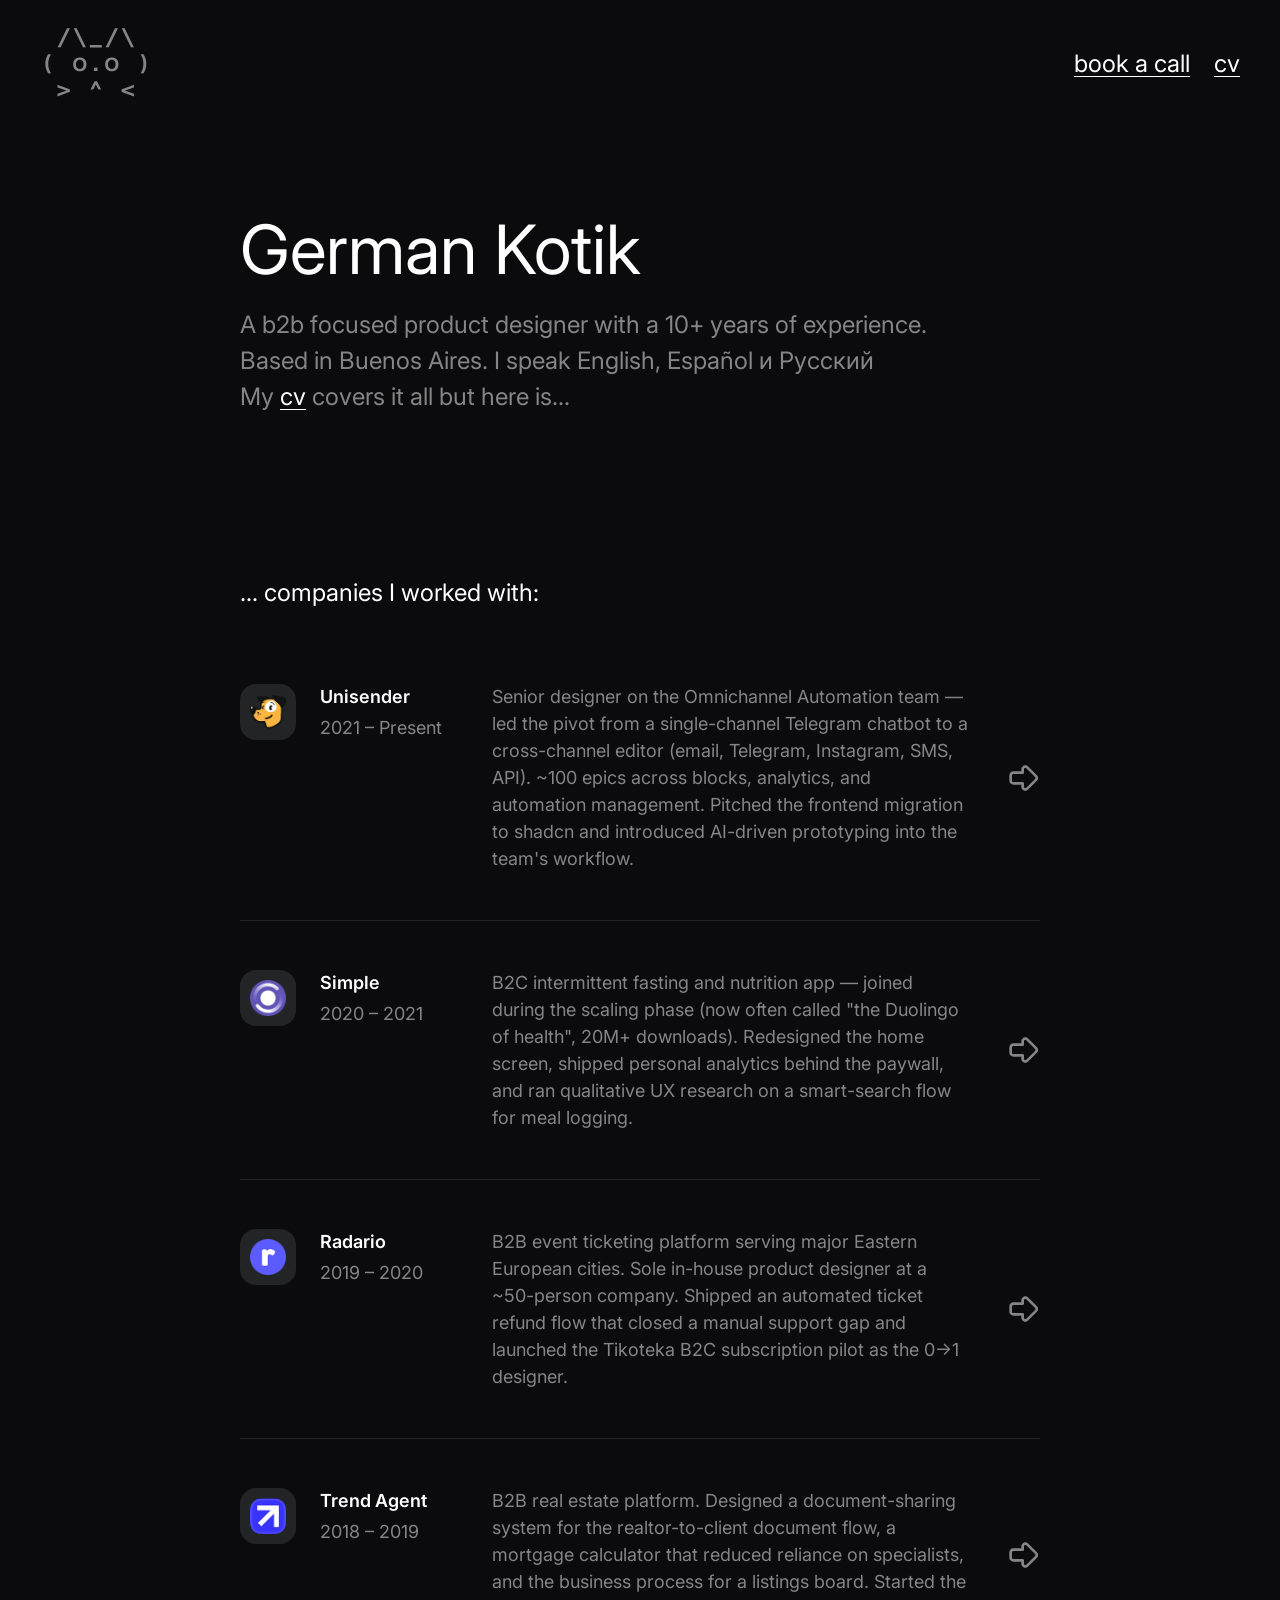
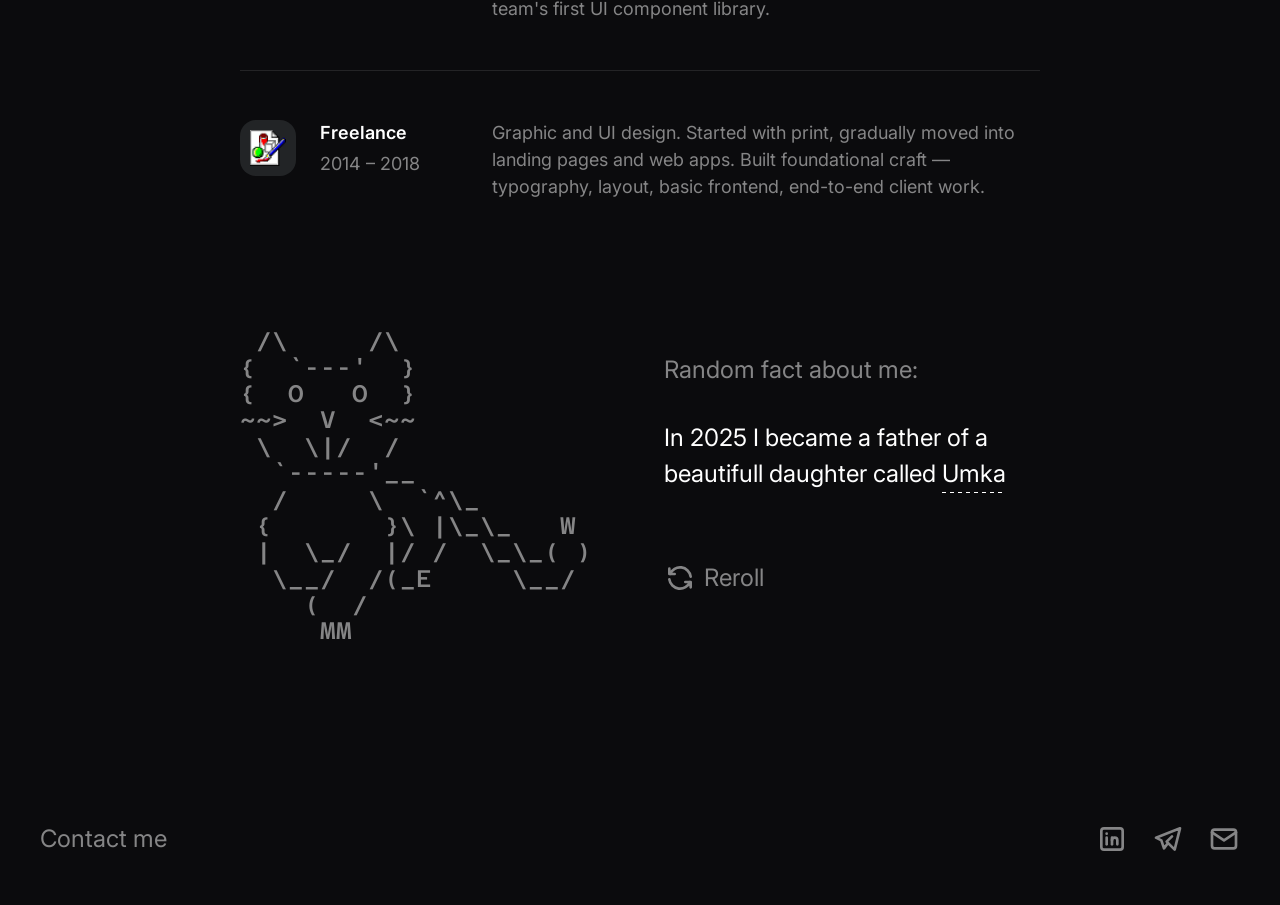
==== index.html @ 94a5913f "Initial portfolio site. Static HTML/CSS portfolio ready for GitHub Pages.  Co-authored-by: Cursor <c" ====
<!DOCTYPE html>
<html lang="en">
<head>
  <meta charset="UTF-8" />
  <meta name="viewport" content="width=device-width, initial-scale=1.0" />
  <title>German Kotik — Portfolio</title>
  <link rel="preconnect" href="https://fonts.googleapis.com" />
  <link rel="preconnect" href="https://fonts.gstatic.com" crossorigin />
  <link href="https://fonts.googleapis.com/css2?family=Inter:wght@400;500;600&family=Azeret+Mono:wght@500&display=swap" rel="stylesheet" />
  <link rel="stylesheet" href="styles.css" />
</head>
<body>
  <div class="page">
    <header class="header shell">
      <a class="header__home" href="index.html" aria-label="Home"><div class="header__logo"> /\_/\
( <span class="ceye"><span class="ceye-on">o</span><span class="ceye-off">^</span></span>.<span class="ceye"><span class="ceye-on">o</span><span class="ceye-off">^</span></span> )
 &gt; <span class="cmouth"><span class="cmouth-on">^</span><span class="cmouth-off">v</span></span> &lt;</div></a>
      <nav class="header__nav">
        <a href="#">book a call</a>
        <a href="#">cv</a>
      </nav>
    </header>

    <main class="content">
      <section class="hero">
        <h1 class="hero__name">German Kotik</h1>
        <div class="hero__sub">
          <p>A b2b focused product designer with a 10+ years of experience.</p>
          <p>Based in Buenos Aires. I speak English, Español и Русский</p>
          <p>My <a href="#" class="accent">cv</a> covers it all but here is...</p>
        </div>
      </section>

      <section class="work">
        <h2 class="section-title">... companies I worked with:</h2>
        <div class="work__list">
          <a class="work__item" href="unisender.html">
            <div class="work__brand">
              <div class="logo-tile"><img src="assets/unisender-logo.png" onerror="this.style.visibility='hidden'" alt="Unisender" /></div>
              <div class="work__meta"><strong>Unisender</strong><span>2021 – Present</span></div>
            </div>
            <p class="work__desc">Senior designer on the Omnichannel Automation team — led the pivot from a single-channel Telegram chatbot to a cross-channel editor (email, Telegram, Instagram, SMS, API). ~100 epics across blocks, analytics, and automation management. Pitched the frontend migration to shadcn and introduced AI-driven prototyping into the team's workflow.</p>
            <span class="work__arrow" aria-hidden="true">
              <svg class="arrow--outline" viewBox="0 0 24 24" fill="none"><path d="M12.089 3.634C11.761 3.802 11.486 4.056 11.294 4.371C11.102 4.685 11 5.046 11 5.414L10.999 8H4C3.47 8 2.961 8.211 2.586 8.586C2.211 8.961 2 9.469 2 10V14L2.005 14.15C2.043 14.653 2.269 15.123 2.639 15.466C3.009 15.809 3.495 16 4 16L10.999 15.999L11 18.586C11 18.981 11.117 19.368 11.337 19.697C11.557 20.026 11.869 20.282 12.235 20.433C12.6 20.585 13.002 20.624 13.39 20.547C13.778 20.47 14.134 20.279 14.414 20L21 13.414C21.375 13.039 21.586 12.53 21.586 12C21.586 11.47 21.375 10.961 21 10.586L14.414 4C14.134 3.72 13.778 3.529 13.39 3.452C13.002 3.375 12.6 3.414 12.234 3.566L12.089 3.634Z" stroke="currentColor" stroke-width="2" stroke-linecap="round" stroke-linejoin="round"/></svg>
              <span class="arrow__cycle"><svg class="arrow--filled" viewBox="0 0 24 24" fill="currentColor"><path d="M12.089 3.634C11.761 3.802 11.486 4.056 11.294 4.371C11.102 4.685 11 5.046 11 5.414L10.999 8H4C3.47 8 2.961 8.211 2.586 8.586C2.211 8.961 2 9.469 2 10V14L2.005 14.15C2.043 14.653 2.269 15.123 2.639 15.466C3.009 15.809 3.495 16 4 16L10.999 15.999L11 18.586C11 18.981 11.117 19.368 11.337 19.697C11.557 20.026 11.869 20.282 12.235 20.433C12.6 20.585 13.002 20.624 13.39 20.547C13.778 20.47 14.134 20.279 14.414 20L21 13.414C21.375 13.039 21.586 12.53 21.586 12C21.586 11.47 21.375 10.961 21 10.586L14.414 4C14.134 3.72 13.778 3.529 13.39 3.452C13.002 3.375 12.6 3.414 12.234 3.566L12.089 3.634Z"/></svg>
              <svg class="arrow--line-filled" viewBox="0 0 24 24" fill="currentColor"><path d="M12.089 3.634C11.761 3.802 11.486 4.056 11.294 4.371C11.102 4.685 11 5.046 11 5.414L10.999 8H6C5.735 8 5.48 8.105 5.293 8.293C5.105 8.48 5 8.735 5 9V15L5.007 15.117C5.036 15.36 5.153 15.584 5.336 15.747C5.519 15.91 5.755 16 6 16L10.999 15.999L11 18.586C11 18.981 11.117 19.368 11.337 19.697C11.557 20.026 11.869 20.282 12.235 20.433C12.6 20.585 13.002 20.624 13.39 20.547C13.778 20.47 14.134 20.279 14.414 20L21 13.414C21.375 13.039 21.586 12.53 21.586 12C21.586 11.47 21.375 10.961 21 10.586L14.414 4C14.134 3.72 13.778 3.529 13.39 3.452C13.002 3.375 12.6 3.414 12.234 3.566L12.089 3.634ZM3 8C3.245 8 3.481 8.09 3.664 8.253C3.847 8.415 3.964 8.64 3.993 8.883L4 9V15C4 15.255 3.902 15.5 3.727 15.685C3.552 15.871 3.313 15.982 3.059 15.997C2.804 16.012 2.554 15.929 2.358 15.766C2.163 15.602 2.037 15.37 2.007 15.117L2 15V9C2 8.735 2.105 8.48 2.293 8.293C2.48 8.105 2.735 8 3 8Z"/></svg>
              <svg class="arrow--lines-filled" viewBox="0 0 24 24" fill="currentColor"><path d="M12.089 3.634C11.761 3.802 11.486 4.056 11.294 4.371C11.102 4.685 11 5.046 11 5.414L10.999 7.999L9 8C8.735 8 8.48 8.105 8.293 8.293C8.105 8.48 8 8.735 8 9V15L8.007 15.117C8.036 15.36 8.153 15.584 8.336 15.747C8.519 15.91 8.755 16 9 16L10.999 15.999L11 18.586C11 18.981 11.117 19.368 11.337 19.697C11.557 20.026 11.869 20.282 12.235 20.433C12.6 20.585 13.002 20.624 13.39 20.547C13.778 20.47 14.134 20.279 14.414 20L21 13.414C21.375 13.039 21.586 12.53 21.586 12C21.586 11.47 21.375 10.961 21 10.586L14.414 4C14.134 3.72 13.778 3.529 13.39 3.452C13.002 3.375 12.6 3.414 12.234 3.566L12.089 3.634ZM3 8C3.245 8 3.481 8.09 3.664 8.253C3.847 8.415 3.964 8.64 3.993 8.883L4 9V15C4 15.255 3.902 15.5 3.727 15.685C3.552 15.871 3.313 15.982 3.059 15.997C2.804 16.012 2.554 15.929 2.358 15.766C2.163 15.602 2.037 15.37 2.007 15.117L2 15V9C2 8.735 2.105 8.48 2.293 8.293C2.48 8.105 2.735 8 3 8ZM6 8C6.245 8 6.481 8.09 6.664 8.253C6.847 8.415 6.964 8.64 6.993 8.883L7 9V15C7 15.255 6.902 15.5 6.727 15.685C6.552 15.871 6.313 15.982 6.059 15.997C5.804 16.012 5.554 15.929 5.358 15.766C5.163 15.602 5.037 15.37 5.007 15.117L5 15V9C5 8.735 5.105 8.48 5.293 8.293C5.48 8.105 5.735 8 6 8ZM6 8C6.245 8 6.481 8.09 6.664 8.253C6.847 8.415 6.964 8.64 6.993 8.883L7 9V15C7 15.255 6.902 15.5 6.727 15.685C6.552 15.871 6.313 15.982 6.059 15.997C5.804 16.012 5.554 15.929 5.358 15.766C5.163 15.602 5.037 15.37 5.007 15.117L5 15V9C5 8.735 5.105 8.48 5.293 8.293C5.48 8.105 5.735 8 6 8Z"/></svg></span>
            </span>
          </a>
          <a class="work__item" href="simple.html">
            <div class="work__brand">
              <div class="logo-tile"><img src="assets/simple-logo.png" onerror="this.style.visibility='hidden'" alt="Simple" /></div>
              <div class="work__meta"><strong>Simple</strong><span>2020 – 2021</span></div>
            </div>
            <p class="work__desc">B2C intermittent fasting and nutrition app — joined during the scaling phase (now often called "the Duolingo of health", 20M+ downloads). Redesigned the home screen, shipped personal analytics behind the paywall, and ran qualitative UX research on a smart-search flow for meal logging.</p>
            <span class="work__arrow" aria-hidden="true">
              <svg class="arrow--outline" viewBox="0 0 24 24" fill="none"><path d="M12.089 3.634C11.761 3.802 11.486 4.056 11.294 4.371C11.102 4.685 11 5.046 11 5.414L10.999 8H4C3.47 8 2.961 8.211 2.586 8.586C2.211 8.961 2 9.469 2 10V14L2.005 14.15C2.043 14.653 2.269 15.123 2.639 15.466C3.009 15.809 3.495 16 4 16L10.999 15.999L11 18.586C11 18.981 11.117 19.368 11.337 19.697C11.557 20.026 11.869 20.282 12.235 20.433C12.6 20.585 13.002 20.624 13.39 20.547C13.778 20.47 14.134 20.279 14.414 20L21 13.414C21.375 13.039 21.586 12.53 21.586 12C21.586 11.47 21.375 10.961 21 10.586L14.414 4C14.134 3.72 13.778 3.529 13.39 3.452C13.002 3.375 12.6 3.414 12.234 3.566L12.089 3.634Z" stroke="currentColor" stroke-width="2" stroke-linecap="round" stroke-linejoin="round"/></svg>
              <span class="arrow__cycle"><svg class="arrow--filled" viewBox="0 0 24 24" fill="currentColor"><path d="M12.089 3.634C11.761 3.802 11.486 4.056 11.294 4.371C11.102 4.685 11 5.046 11 5.414L10.999 8H4C3.47 8 2.961 8.211 2.586 8.586C2.211 8.961 2 9.469 2 10V14L2.005 14.15C2.043 14.653 2.269 15.123 2.639 15.466C3.009 15.809 3.495 16 4 16L10.999 15.999L11 18.586C11 18.981 11.117 19.368 11.337 19.697C11.557 20.026 11.869 20.282 12.235 20.433C12.6 20.585 13.002 20.624 13.39 20.547C13.778 20.47 14.134 20.279 14.414 20L21 13.414C21.375 13.039 21.586 12.53 21.586 12C21.586 11.47 21.375 10.961 21 10.586L14.414 4C14.134 3.72 13.778 3.529 13.39 3.452C13.002 3.375 12.6 3.414 12.234 3.566L12.089 3.634Z"/></svg>
              <svg class="arrow--line-filled" viewBox="0 0 24 24" fill="currentColor"><path d="M12.089 3.634C11.761 3.802 11.486 4.056 11.294 4.371C11.102 4.685 11 5.046 11 5.414L10.999 8H6C5.735 8 5.48 8.105 5.293 8.293C5.105 8.48 5 8.735 5 9V15L5.007 15.117C5.036 15.36 5.153 15.584 5.336 15.747C5.519 15.91 5.755 16 6 16L10.999 15.999L11 18.586C11 18.981 11.117 19.368 11.337 19.697C11.557 20.026 11.869 20.282 12.235 20.433C12.6 20.585 13.002 20.624 13.39 20.547C13.778 20.47 14.134 20.279 14.414 20L21 13.414C21.375 13.039 21.586 12.53 21.586 12C21.586 11.47 21.375 10.961 21 10.586L14.414 4C14.134 3.72 13.778 3.529 13.39 3.452C13.002 3.375 12.6 3.414 12.234 3.566L12.089 3.634ZM3 8C3.245 8 3.481 8.09 3.664 8.253C3.847 8.415 3.964 8.64 3.993 8.883L4 9V15C4 15.255 3.902 15.5 3.727 15.685C3.552 15.871 3.313 15.982 3.059 15.997C2.804 16.012 2.554 15.929 2.358 15.766C2.163 15.602 2.037 15.37 2.007 15.117L2 15V9C2 8.735 2.105 8.48 2.293 8.293C2.48 8.105 2.735 8 3 8Z"/></svg>
              <svg class="arrow--lines-filled" viewBox="0 0 24 24" fill="currentColor"><path d="M12.089 3.634C11.761 3.802 11.486 4.056 11.294 4.371C11.102 4.685 11 5.046 11 5.414L10.999 7.999L9 8C8.735 8 8.48 8.105 8.293 8.293C8.105 8.48 8 8.735 8 9V15L8.007 15.117C8.036 15.36 8.153 15.584 8.336 15.747C8.519 15.91 8.755 16 9 16L10.999 15.999L11 18.586C11 18.981 11.117 19.368 11.337 19.697C11.557 20.026 11.869 20.282 12.235 20.433C12.6 20.585 13.002 20.624 13.39 20.547C13.778 20.47 14.134 20.279 14.414 20L21 13.414C21.375 13.039 21.586 12.53 21.586 12C21.586 11.47 21.375 10.961 21 10.586L14.414 4C14.134 3.72 13.778 3.529 13.39 3.452C13.002 3.375 12.6 3.414 12.234 3.566L12.089 3.634ZM3 8C3.245 8 3.481 8.09 3.664 8.253C3.847 8.415 3.964 8.64 3.993 8.883L4 9V15C4 15.255 3.902 15.5 3.727 15.685C3.552 15.871 3.313 15.982 3.059 15.997C2.804 16.012 2.554 15.929 2.358 15.766C2.163 15.602 2.037 15.37 2.007 15.117L2 15V9C2 8.735 2.105 8.48 2.293 8.293C2.48 8.105 2.735 8 3 8ZM6 8C6.245 8 6.481 8.09 6.664 8.253C6.847 8.415 6.964 8.64 6.993 8.883L7 9V15C7 15.255 6.902 15.5 6.727 15.685C6.552 15.871 6.313 15.982 6.059 15.997C5.804 16.012 5.554 15.929 5.358 15.766C5.163 15.602 5.037 15.37 5.007 15.117L5 15V9C5 8.735 5.105 8.48 5.293 8.293C5.48 8.105 5.735 8 6 8Z"/></svg></span>
            </span>
          </a>
          <a class="work__item" href="radario.html">
            <div class="work__brand">
              <div class="logo-tile"><img src="assets/radario-logo.png" onerror="this.style.visibility='hidden'" alt="Radario" /></div>
              <div class="work__meta"><strong>Radario</strong><span>2019 – 2020</span></div>
            </div>
            <p class="work__desc">B2B event ticketing platform serving major Eastern European cities. Sole in-house product designer at a ~50-person company. Shipped an automated ticket refund flow that closed a manual support gap and launched the Tikoteka B2C subscription pilot as the 0→1 designer.</p>
            <span class="work__arrow" aria-hidden="true">
              <svg class="arrow--outline" viewBox="0 0 24 24" fill="none"><path d="M12.089 3.634C11.761 3.802 11.486 4.056 11.294 4.371C11.102 4.685 11 5.046 11 5.414L10.999 8H4C3.47 8 2.961 8.211 2.586 8.586C2.211 8.961 2 9.469 2 10V14L2.005 14.15C2.043 14.653 2.269 15.123 2.639 15.466C3.009 15.809 3.495 16 4 16L10.999 15.999L11 18.586C11 18.981 11.117 19.368 11.337 19.697C11.557 20.026 11.869 20.282 12.235 20.433C12.6 20.585 13.002 20.624 13.39 20.547C13.778 20.47 14.134 20.279 14.414 20L21 13.414C21.375 13.039 21.586 12.53 21.586 12C21.586 11.47 21.375 10.961 21 10.586L14.414 4C14.134 3.72 13.778 3.529 13.39 3.452C13.002 3.375 12.6 3.414 12.234 3.566L12.089 3.634Z" stroke="currentColor" stroke-width="2" stroke-linecap="round" stroke-linejoin="round"/></svg>
              <span class="arrow__cycle"><svg class="arrow--filled" viewBox="0 0 24 24" fill="currentColor"><path d="M12.089 3.634C11.761 3.802 11.486 4.056 11.294 4.371C11.102 4.685 11 5.046 11 5.414L10.999 8H4C3.47 8 2.961 8.211 2.586 8.586C2.211 8.961 2 9.469 2 10V14L2.005 14.15C2.043 14.653 2.269 15.123 2.639 15.466C3.009 15.809 3.495 16 4 16L10.999 15.999L11 18.586C11 18.981 11.117 19.368 11.337 19.697C11.557 20.026 11.869 20.282 12.235 20.433C12.6 20.585 13.002 20.624 13.39 20.547C13.778 20.47 14.134 20.279 14.414 20L21 13.414C21.375 13.039 21.586 12.53 21.586 12C21.586 11.47 21.375 10.961 21 10.586L14.414 4C14.134 3.72 13.778 3.529 13.39 3.452C13.002 3.375 12.6 3.414 12.234 3.566L12.089 3.634Z"/></svg>
              <svg class="arrow--line-filled" viewBox="0 0 24 24" fill="currentColor"><path d="M12.089 3.634C11.761 3.802 11.486 4.056 11.294 4.371C11.102 4.685 11 5.046 11 5.414L10.999 8H6C5.735 8 5.48 8.105 5.293 8.293C5.105 8.48 5 8.735 5 9V15L5.007 15.117C5.036 15.36 5.153 15.584 5.336 15.747C5.519 15.91 5.755 16 6 16L10.999 15.999L11 18.586C11 18.981 11.117 19.368 11.337 19.697C11.557 20.026 11.869 20.282 12.235 20.433C12.6 20.585 13.002 20.624 13.39 20.547C13.778 20.47 14.134 20.279 14.414 20L21 13.414C21.375 13.039 21.586 12.53 21.586 12C21.586 11.47 21.375 10.961 21 10.586L14.414 4C14.134 3.72 13.778 3.529 13.39 3.452C13.002 3.375 12.6 3.414 12.234 3.566L12.089 3.634ZM3 8C3.245 8 3.481 8.09 3.664 8.253C3.847 8.415 3.964 8.64 3.993 8.883L4 9V15C4 15.255 3.902 15.5 3.727 15.685C3.552 15.871 3.313 15.982 3.059 15.997C2.804 16.012 2.554 15.929 2.358 15.766C2.163 15.602 2.037 15.37 2.007 15.117L2 15V9C2 8.735 2.105 8.48 2.293 8.293C2.48 8.105 2.735 8 3 8Z"/></svg>
              <svg class="arrow--lines-filled" viewBox="0 0 24 24" fill="currentColor"><path d="M12.089 3.634C11.761 3.802 11.486 4.056 11.294 4.371C11.102 4.685 11 5.046 11 5.414L10.999 7.999L9 8C8.735 8 8.48 8.105 8.293 8.293C8.105 8.48 8 8.735 8 9V15L8.007 15.117C8.036 15.36 8.153 15.584 8.336 15.747C8.519 15.91 8.755 16 9 16L10.999 15.999L11 18.586C11 18.981 11.117 19.368 11.337 19.697C11.557 20.026 11.869 20.282 12.235 20.433C12.6 20.585 13.002 20.624 13.39 20.547C13.778 20.47 14.134 20.279 14.414 20L21 13.414C21.375 13.039 21.586 12.53 21.586 12C21.586 11.47 21.375 10.961 21 10.586L14.414 4C14.134 3.72 13.778 3.529 13.39 3.452C13.002 3.375 12.6 3.414 12.234 3.566L12.089 3.634ZM3 8C3.245 8 3.481 8.09 3.664 8.253C3.847 8.415 3.964 8.64 3.993 8.883L4 9V15C4 15.255 3.902 15.5 3.727 15.685C3.552 15.871 3.313 15.982 3.059 15.997C2.804 16.012 2.554 15.929 2.358 15.766C2.163 15.602 2.037 15.37 2.007 15.117L2 15V9C2 8.735 2.105 8.48 2.293 8.293C2.48 8.105 2.735 8 3 8ZM6 8C6.245 8 6.481 8.09 6.664 8.253C6.847 8.415 6.964 8.64 6.993 8.883L7 9V15C7 15.255 6.902 15.5 6.727 15.685C6.552 15.871 6.313 15.982 6.059 15.997C5.804 16.012 5.554 15.929 5.358 15.766C5.163 15.602 5.037 15.37 5.007 15.117L5 15V9C5 8.735 5.105 8.48 5.293 8.293C5.48 8.105 5.735 8 6 8Z"/></svg></span>
            </span>
          </a>
          <a class="work__item" href="trendagent.html">
            <div class="work__brand">
              <div class="logo-tile"><img src="assets/trendagent-logo.png" onerror="this.style.visibility='hidden'" alt="Trend Agent" /></div>
              <div class="work__meta"><strong>Trend Agent</strong><span>2018 – 2019</span></div>
            </div>
            <p class="work__desc">B2B real estate platform. Designed a document-sharing system for the realtor-to-client document flow, a mortgage calculator that reduced reliance on specialists, and the business process for a listings board. Started the team's first UI component library.</p>
            <span class="work__arrow" aria-hidden="true">
              <svg class="arrow--outline" viewBox="0 0 24 24" fill="none"><path d="M12.089 3.634C11.761 3.802 11.486 4.056 11.294 4.371C11.102 4.685 11 5.046 11 5.414L10.999 8H4C3.47 8 2.961 8.211 2.586 8.586C2.211 8.961 2 9.469 2 10V14L2.005 14.15C2.043 14.653 2.269 15.123 2.639 15.466C3.009 15.809 3.495 16 4 16L10.999 15.999L11 18.586C11 18.981 11.117 19.368 11.337 19.697C11.557 20.026 11.869 20.282 12.235 20.433C12.6 20.585 13.002 20.624 13.39 20.547C13.778 20.47 14.134 20.279 14.414 20L21 13.414C21.375 13.039 21.586 12.53 21.586 12C21.586 11.47 21.375 10.961 21 10.586L14.414 4C14.134 3.72 13.778 3.529 13.39 3.452C13.002 3.375 12.6 3.414 12.234 3.566L12.089 3.634Z" stroke="currentColor" stroke-width="2" stroke-linecap="round" stroke-linejoin="round"/></svg>
              <span class="arrow__cycle"><svg class="arrow--filled" viewBox="0 0 24 24" fill="currentColor"><path d="M12.089 3.634C11.761 3.802 11.486 4.056 11.294 4.371C11.102 4.685 11 5.046 11 5.414L10.999 8H4C3.47 8 2.961 8.211 2.586 8.586C2.211 8.961 2 9.469 2 10V14L2.005 14.15C2.043 14.653 2.269 15.123 2.639 15.466C3.009 15.809 3.495 16 4 16L10.999 15.999L11 18.586C11 18.981 11.117 19.368 11.337 19.697C11.557 20.026 11.869 20.282 12.235 20.433C12.6 20.585 13.002 20.624 13.39 20.547C13.778 20.47 14.134 20.279 14.414 20L21 13.414C21.375 13.039 21.586 12.53 21.586 12C21.586 11.47 21.375 10.961 21 10.586L14.414 4C14.134 3.72 13.778 3.529 13.39 3.452C13.002 3.375 12.6 3.414 12.234 3.566L12.089 3.634Z"/></svg>
              <svg class="arrow--line-filled" viewBox="0 0 24 24" fill="currentColor"><path d="M12.089 3.634C11.761 3.802 11.486 4.056 11.294 4.371C11.102 4.685 11 5.046 11 5.414L10.999 8H6C5.735 8 5.48 8.105 5.293 8.293C5.105 8.48 5 8.735 5 9V15L5.007 15.117C5.036 15.36 5.153 15.584 5.336 15.747C5.519 15.91 5.755 16 6 16L10.999 15.999L11 18.586C11 18.981 11.117 19.368 11.337 19.697C11.557 20.026 11.869 20.282 12.235 20.433C12.6 20.585 13.002 20.624 13.39 20.547C13.778 20.47 14.134 20.279 14.414 20L21 13.414C21.375 13.039 21.586 12.53 21.586 12C21.586 11.47 21.375 10.961 21 10.586L14.414 4C14.134 3.72 13.778 3.529 13.39 3.452C13.002 3.375 12.6 3.414 12.234 3.566L12.089 3.634ZM3 8C3.245 8 3.481 8.09 3.664 8.253C3.847 8.415 3.964 8.64 3.993 8.883L4 9V15C4 15.255 3.902 15.5 3.727 15.685C3.552 15.871 3.313 15.982 3.059 15.997C2.804 16.012 2.554 15.929 2.358 15.766C2.163 15.602 2.037 15.37 2.007 15.117L2 15V9C2 8.735 2.105 8.48 2.293 8.293C2.48 8.105 2.735 8 3 8Z"/></svg>
              <svg class="arrow--lines-filled" viewBox="0 0 24 24" fill="currentColor"><path d="M12.089 3.634C11.761 3.802 11.486 4.056 11.294 4.371C11.102 4.685 11 5.046 11 5.414L10.999 7.999L9 8C8.735 8 8.48 8.105 8.293 8.293C8.105 8.48 8 8.735 8 9V15L8.007 15.117C8.036 15.36 8.153 15.584 8.336 15.747C8.519 15.91 8.755 16 9 16L10.999 15.999L11 18.586C11 18.981 11.117 19.368 11.337 19.697C11.557 20.026 11.869 20.282 12.235 20.433C12.6 20.585 13.002 20.624 13.39 20.547C13.778 20.47 14.134 20.279 14.414 20L21 13.414C21.375 13.039 21.586 12.53 21.586 12C21.586 11.47 21.375 10.961 21 10.586L14.414 4C14.134 3.72 13.778 3.529 13.39 3.452C13.002 3.375 12.6 3.414 12.234 3.566L12.089 3.634ZM3 8C3.245 8 3.481 8.09 3.664 8.253C3.847 8.415 3.964 8.64 3.993 8.883L4 9V15C4 15.255 3.902 15.5 3.727 15.685C3.552 15.871 3.313 15.982 3.059 15.997C2.804 16.012 2.554 15.929 2.358 15.766C2.163 15.602 2.037 15.37 2.007 15.117L2 15V9C2 8.735 2.105 8.48 2.293 8.293C2.48 8.105 2.735 8 3 8ZM6 8C6.245 8 6.481 8.09 6.664 8.253C6.847 8.415 6.964 8.64 6.993 8.883L7 9V15C7 15.255 6.902 15.5 6.727 15.685C6.552 15.871 6.313 15.982 6.059 15.997C5.804 16.012 5.554 15.929 5.358 15.766C5.163 15.602 5.037 15.37 5.007 15.117L5 15V9C5 8.735 5.105 8.48 5.293 8.293C5.48 8.105 5.735 8 6 8Z"/></svg></span>
            </span>
          </a>
          <div class="work__item">
            <div class="work__brand">
              <div class="logo-tile"><img src="assets/freelance-logo.png" onerror="this.style.visibility='hidden'" alt="Freelance" /></div>
              <div class="work__meta"><strong>Freelance</strong><span>2014 – 2018</span></div>
            </div>
            <p class="work__desc">Graphic and UI design. Started with print, gradually moved into landing pages and web apps. Built foundational craft — typography, layout, basic frontend, end-to-end client work.</p>
          </div>
        </div>
      </section>

      <section class="fact">
        <pre class="ascii"> /\     /\
{  `---'  }
{  <span class="bcat-eye"><span class="bcat-eye-on">O</span><span class="bcat-eye-blink">-</span><span class="bcat-eye-off">&gt;</span></span>   <span class="bcat-eye"><span class="bcat-eye-on">O</span><span class="bcat-eye-blink">-</span><span class="bcat-eye-off">&lt;</span></span>  }
~~&gt;  V  &lt;~~
 \  \|/  /
  `-----'__
  /     \  `^\_
 {       }\ |\_\_   W
 |  \_/  |/ /  \_\_( )
  \__/  /(_E     \__/
    (  /
     MM</pre>
        <div class="fact__body">
          <p class="fact__title">Random fact about me:</p>
          <p class="fact__text">In 2025 I became a father of a beautifull daughter called <button type="button" class="link-peek" data-peek="assets/umka.png">Umka</button></p>
          <button class="reroll" type="button">
            <svg viewBox="0 0 24 24" fill="none" stroke="currentColor" stroke-width="2" stroke-linecap="round" stroke-linejoin="round"><path d="M20 11A8.1 8.1 0 0 0 4.5 9M4 5v4h4"/><path d="M4 13a8.1 8.1 0 0 0 15.5 2M20 19v-4h-4"/></svg>
            Reroll
          </button>
        </div>
      </section>
    </main>

    <footer class="footer shell">
      <div class="footer__left">Contact me</div>
      <div class="footer__icons">
        <a href="#" aria-label="LinkedIn"><svg viewBox="0 0 24 24" fill="none" stroke="currentColor" stroke-width="2" stroke-linecap="round" stroke-linejoin="round"><rect x="4" y="4" width="16" height="16" rx="2"/><path d="M8 11v5"/><path d="M8 8v.01"/><path d="M12 16v-5"/><path d="M16 16v-3a2 2 0 0 0 -4 0"/></svg></a>
        <a href="#" aria-label="Telegram"><svg viewBox="0 0 24 24" fill="none" stroke="currentColor" stroke-width="2" stroke-linecap="round" stroke-linejoin="round"><path d="M15 10l-4 4l6 6l4 -16l-18 7l4 2l2 6l3 -4"/></svg></a>
        <a href="#" aria-label="Email"><svg viewBox="0 0 24 24" fill="none" stroke="currentColor" stroke-width="2" stroke-linecap="round" stroke-linejoin="round"><path d="M3 7a2 2 0 0 1 2 -2h14a2 2 0 0 1 2 2v10a2 2 0 0 1 -2 2h-14a2 2 0 0 1 -2 -2v-10z"/><path d="M3 7l9 6l9 -6"/></svg></a>
      </div>
    </footer>
  </div>
  <div class="peek-popup" hidden aria-hidden="true"><img alt="" /></div>
  <script>
    const facts = [
      "In 2025 I became a father of a beautifull daughter called <button type=\"button\" class=\"link-peek\" data-peek=\"assets/umka.png\">Umka</button>",
      "Grew up in Russia, settled in Argentina. That’s why моя speech suena así",
      "I legally changed my surname to Kotik (Kitten in Russian)",
      "I spent more time choosing a motherboard than deciding to move to Argentina",
      "Sometimes I make <a href=\"https://www.youtube.com/watch?v=1U00m9LowSg\" target=\"_blank\" rel=\"noopener noreferrer\">music</a> and <a href=\"https://www.youtube.com/watch?v=kyyLTbHgiVU&amp;t=1252s\" target=\"_blank\" rel=\"noopener noreferrer\">DJ</a> at my friends’ birthday parties.",
      "I’ve been to the end of the world and walked among a penguin colony.",
      "I’m mildly obsessed with <button type=\"button\" class=\"link-peek\" data-peek=\"assets/books.jpg\">books</button> about the first half of the 20th century",
    ];
    const fact = document.querySelector('.fact');
    const btn  = document.querySelector('.reroll');
    const text = document.querySelector('.fact__text');
    const svg  = btn.querySelector('svg');
    let last = 0;
    btn.addEventListener('click', () => {
      let i;
      do { i = Math.floor(Math.random() * facts.length); } while (i === last && facts.length > 1);
      last = i;
      text.innerHTML = facts[i];
      btn.classList.remove('is-spinning');
      fact.classList.remove('is-rolling');
      void svg.offsetWidth;
      btn.classList.add('is-spinning');
      fact.classList.add('is-rolling');
    });
    svg.addEventListener('animationend', (e) => {
      if (e.animationName === 'spinFast') {
        btn.classList.remove('is-spinning');
        fact.classList.remove('is-rolling');
      }
    });

    const peekPopup = document.querySelector('.peek-popup');
    const peekImg = peekPopup.querySelector('img');
    let peekTarget = null;

    const PEEK_MARGIN = 16;
    const PEEK_GAP_ABOVE = 14;
    const PEEK_GAP_BELOW = 20;

    function getPeekWidth() {
      return peekPopup.offsetWidth || parseFloat(getComputedStyle(peekImg).width) || 286;
    }

    function positionPeekPopup(anchorRect) {
      const x = anchorRect.left + anchorRect.width / 2;

      const width = getPeekWidth();
      const height = peekPopup.offsetHeight || peekImg.offsetHeight || 0;
      const halfW = width / 2;

      const clampedX = Math.max(
        PEEK_MARGIN + halfW,
        Math.min(window.innerWidth - PEEK_MARGIN - halfW, x)
      );

      const showBelow = height > 0 && anchorRect.top - height - PEEK_GAP_ABOVE < PEEK_MARGIN;

      peekPopup.style.left = `${clampedX}px`;
      if (showBelow) {
        peekPopup.style.top = `${anchorRect.bottom}px`;
        peekPopup.style.transform = `translate(-50%, ${PEEK_GAP_BELOW}px)`;
      } else {
        peekPopup.style.top = `${anchorRect.top}px`;
        peekPopup.style.transform = `translate(-50%, calc(-100% - ${PEEK_GAP_ABOVE}px))`;
      }
    }

    function showPeekPopup(el) {
      const rect = el.getBoundingClientRect();

      if (peekTarget === el) {
        positionPeekPopup(rect);
        return;
      }
      const src = el.dataset.peek;
      if (!src) return;
      document.querySelectorAll('.link-peek.is-active').forEach((btn) => btn.classList.remove('is-active'));
      peekTarget = el;
      el.classList.add('is-active');
      peekImg.src = src;
      peekImg.alt = el.textContent.trim();
      peekPopup.hidden = false;
      peekPopup.classList.add('is-visible');
      positionPeekPopup(rect);
    }

    peekImg.addEventListener('load', () => {
      if (peekTarget) positionPeekPopup(peekTarget.getBoundingClientRect());
    });

    window.addEventListener('resize', () => {
      if (!peekTarget) return;
      positionPeekPopup(peekTarget.getBoundingClientRect());
    });

    window.addEventListener('scroll', () => {
      if (peekTarget) hidePeekPopup();
    }, { passive: true });

    function hidePeekPopup() {
      const el = peekTarget;
      peekTarget = null;
      peekPopup.classList.remove('is-visible');
      peekPopup.hidden = true;
      peekImg.removeAttribute('src');
      if (el) {
        el.classList.remove('is-active');
        el.blur();
      }
    }

    const prefersHover = window.matchMedia('(hover: hover)').matches;

    if (prefersHover) {
      document.addEventListener('mouseover', (e) => {
        const peek = e.target.closest('.link-peek');
        if (peek) showPeekPopup(peek);
      });

      document.addEventListener('mouseout', (e) => {
        const peek = e.target.closest('.link-peek');
        if (peek && peekTarget === peek && !peek.contains(e.relatedTarget)) hidePeekPopup();
      });

      document.addEventListener('mousemove', () => {
        if (peekTarget) positionPeekPopup(peekTarget.getBoundingClientRect());
      });
    } else {
      document.addEventListener('click', (e) => {
        const peek = e.target.closest('.link-peek');
        if (peek) {
          e.preventDefault();
          if (peekTarget === peek) hidePeekPopup();
          else showPeekPopup(peek);
          return;
        }
        if (peekTarget) hidePeekPopup();
      });
    }
  </script>
</body>
</html>
---- styles.css ----
:root {
  --bg: #0b0b0d;
  --fg: #ffffff;
  --fg-muted: rgba(255, 255, 255, 0.5);
  --border: rgba(255, 255, 255, 0.1);
  --logo-bg: rgba(231, 254, 255, 0.1);
  --content-max: 800px;
  --content-min: 600px;
  --page-px: 40px;
  --wave-underline: url("data:image/svg+xml,%3Csvg xmlns='http://www.w3.org/2000/svg' viewBox='0 0 12 6' preserveAspectRatio='none'%3E%3Cpath d='M0 3 Q 3 0.5 6 3 T 12 3' stroke='white' fill='none' stroke-width='1' stroke-linecap='round'/%3E%3C/svg%3E");
}

* { box-sizing: border-box; }
html, body { margin: 0; padding: 0; }
p { margin: 0; }
button { font: inherit; }

body {
  background: var(--bg);
  color: var(--fg);
  font-family: 'Inter', -apple-system, BlinkMacSystemFont, system-ui, sans-serif;
  font-size: 18px;
  line-height: 1.5;
  -webkit-font-smoothing: antialiased;
  min-height: 100vh;
}

a {
  color: inherit;
  text-decoration: underline;
  text-decoration-thickness: 1px;
  text-underline-offset: 4px;
}
a.muted { color: var(--fg-muted); }
a.work__item { text-decoration: none; color: inherit; }

/* Animated wavy underline on hover for primary links */
a:not(.work__item):not(.header__home):not(.footer__icons a):not(.cta__button):hover {
  text-decoration-color: transparent;
  background-image: var(--wave-underline);
  background-repeat: repeat-x;
  background-size: 12px 6px;
  background-position: 0 100%;
  animation: waveSlide 900ms linear infinite;
}
@keyframes waveSlide {
  from { background-position-x: 0; }
  to   { background-position-x: 12px; }
}

/* Dashed peek links — marching ants on hover + cursor popup via JS */
.link-peek {
  appearance: none;
  border: none;
  padding: 0 0 3px;
  font: inherit;
  color: inherit;
  cursor: default;
  text-decoration: none;
  background-color: transparent;
  background-image: repeating-linear-gradient(
    to right,
    currentColor 0,
    currentColor 4px,
    transparent 4px,
    transparent 8px
  );
  background-size: 8px 1px;
  background-repeat: repeat-x;
  background-position: 0 calc(100% - 2px);
}

@media (hover: hover) {
  .link-peek:hover {
    animation: dashMarch 0.35s linear infinite;
  }
}

.link-peek.is-active {
  animation: dashMarch 0.35s linear infinite;
}

@keyframes dashMarch {
  from { background-position-x: 0; }
  to   { background-position-x: -8px; }
}

.peek-popup {
  position: fixed;
  left: 0;
  top: 0;
  z-index: 1000;
  pointer-events: none;
  opacity: 0;
  transition: opacity 120ms ease;
  transform: translate(-50%, calc(-100% - 14px));
  will-change: transform, left, top;
}

.peek-popup.is-visible {
  opacity: 1;
}

.peek-popup img {
  display: block;
  width: 286px;
  max-width: none;
  height: auto;
  border-radius: 12px;
  box-shadow: 0 12px 40px rgba(0, 0, 0, 0.55);
}
ul { margin: 0; padding-left: 27px; }
img { display: block; max-width: 100%; }

.page {
  display: flex;
  flex-direction: column;
  align-items: center;
  padding: 0 var(--page-px);
  gap: 8px;
}

.shell {
  width: 100%;
  max-width: 1388px;
}

.header,
.footer {
  display: flex;
  align-items: center;
  justify-content: space-between;
  width: 100%;
  padding: 24px 0;
}
.footer { height: 132px; }

.header__logo {
  font-family: 'Azeret Mono', ui-monospace, SFMono-Regular, Menlo, monospace;
  font-weight: 500;
  font-size: 24px;
  color: var(--fg-muted);
  white-space: pre;
  line-height: 1.1;
}

.header__nav {
  display: flex;
  gap: 24px;
  font-size: 24px;
}

.footer__left { color: var(--fg-muted); font-size: 24px; }
.footer__icons { display: flex; gap: 24px; align-items: center; }
.footer__icons a { color: #858586; display: inline-flex; transition: color 180ms ease; }
.footer__icons a:hover { color: #fff; }
.footer__icons svg { width: 32px; height: 32px; }

.content {
  display: flex;
  flex-direction: column;
  align-items: center;
  width: 100%;
  max-width: var(--content-max);
  min-width: var(--content-min);
  gap: 80px;
}

.content--case { align-items: flex-start; }

.hero {
  width: 100%;
  padding: 80px 0;
  display: flex;
  flex-direction: column;
  gap: 24px;
}

.hero__name {
  font-size: 68px;
  line-height: 1;
  margin: 0;
  font-weight: 400;
}

.hero__sub {
  font-size: 24px;
  line-height: 1.5;
  color: var(--fg-muted);
}
.hero__sub p { margin: 0; }
.hero__sub .accent { color: var(--fg); }

.section-title {
  font-size: 24px;
  font-weight: 400;
  margin: 0;
  width: 100%;
}

.work {
  width: 100%;
  display: flex;
  flex-direction: column;
  gap: 24px;
}

.work__list { width: 100%; display: flex; flex-direction: column; }

.work__item {
  display: flex;
  gap: 40px;
  align-items: flex-start;
  padding: 48px 0;
  border-bottom: 1px solid var(--border);
}
.work__item:last-child { border-bottom: none; }

.work__brand {
  display: flex;
  gap: 24px;
  align-items: center;
  flex: 0 0 212px;
  width: 212px;
}

.logo-tile {
  background: var(--logo-bg);
  border-radius: 16px;
  width: 56px;
  height: 56px;
  display: flex;
  align-items: center;
  justify-content: center;
  flex-shrink: 0;
  overflow: hidden;
}
.logo-tile img { width: 36px; height: 36px; object-fit: contain; }

.work__meta {
  display: flex;
  flex-direction: column;
  gap: 4px;
  justify-content: center;
}
.work__meta strong { font-weight: 600; font-size: 18px; }
.work__meta span { color: var(--fg-muted); font-size: 18px; }

.work__desc {
  flex: 1;
  color: var(--fg-muted);
  font-size: 18px;
  line-height: 1.5;
}

.work__arrow {
  flex-shrink: 0;
  color: var(--fg);
  position: relative;
  width: 32px;
  height: 32px;
  align-self: center;
  opacity: 0.5;
  transition: opacity 180ms ease;
}
.work__item:hover .work__arrow { opacity: 1; }
.work__arrow svg {
  position: absolute;
  inset: 0;
  width: 32px;
  height: 32px;
}
.arrow--outline { opacity: 1; transition: opacity 200ms ease; }
.work__item:hover .arrow--outline { opacity: 0; }

.arrow__cycle {
  position: absolute;
  inset: 0;
  opacity: 0;
  transition: opacity 200ms ease;
}
.work__item:hover .arrow__cycle { opacity: 1; }

/* Frames cycle continuously — wrapper opacity gates visibility, so no jumps on hover-out */
.arrow__cycle svg {
  animation-iteration-count: infinite;
  animation-timing-function: steps(1);
  animation-duration: 900ms;
}
.arrow--filled      { animation-name: arrowFrame1; }
.arrow--line-filled { animation-name: arrowFrame2; }
.arrow--lines-filled{ animation-name: arrowFrame3; }

@keyframes arrowFrame1 { 0%, 33%  { opacity: 1; } 33.01%, 100% { opacity: 0; } }
@keyframes arrowFrame2 { 0%, 33%  { opacity: 0; } 33.01%, 66% { opacity: 1; } 66.01%, 100% { opacity: 0; } }
@keyframes arrowFrame3 { 0%, 66%  { opacity: 0; } 66.01%, 100% { opacity: 1; } }

.header__home { text-decoration: none; color: inherit; display: inline-block; }
.header__home .header__logo { transition: color 180ms ease; }
.header__home:hover .header__logo { color: var(--fg); }

.ceye, .cmouth { position: relative; display: inline-block; }
.ceye-off, .cmouth-off { position: absolute; left: 0; top: 0; opacity: 0; }

.header__home:hover .ceye-on,
.header__home:hover .cmouth-on  { opacity: 0; }
.header__home:hover .ceye-off,
.header__home:hover .cmouth-off { opacity: 1; }

/* Big ASCII cat — blink on Reroll hover, squint > < on Reroll click */
.bcat-eye { position: relative; display: inline-block; }
.bcat-eye-blink,
.bcat-eye-off { position: absolute; left: 0; top: 0; opacity: 0; }

/* Hover: double blink O ↔ -  (:where() drops specificity so .is-rolling can win) */
.fact:where(:has(.reroll:hover)) .bcat-eye-on    { animation: doubleBlinkOn  1200ms ease; }
.fact:where(:has(.reroll:hover)) .bcat-eye-blink { animation: doubleBlinkOff 1200ms ease; }

/* Click: squint > <  (overrides hover blink while .is-rolling, even mid-hover) */
.fact.is-rolling .bcat-eye-on,
.fact.is-rolling .bcat-eye-blink { opacity: 0; animation: none; }
.fact.is-rolling .bcat-eye-off   { opacity: 1; }

@keyframes doubleBlinkOn {
  0%, 8%        { opacity: 0; }
  8.01%, 28%    { opacity: 1; }
  28.01%, 36%   { opacity: 0; }
  36.01%, 100%  { opacity: 1; }
}
@keyframes doubleBlinkOff {
  0%, 8%        { opacity: 1; }
  8.01%, 28%    { opacity: 0; }
  28.01%, 36%   { opacity: 1; }
  36.01%, 100%  { opacity: 0; }
}

.fact {
  display: flex;
  gap: 72px;
  align-items: flex-start;
  padding-bottom: 120px;
  width: 100%;
}

.ascii {
  font-family: 'Azeret Mono', ui-monospace, SFMono-Regular, Menlo, monospace;
  font-weight: 500;
  font-size: 24px;
  color: var(--fg-muted);
  white-space: pre;
  line-height: 1.1;
  flex-shrink: 0;
  margin: 0;
}

.fact__body {
  display: flex;
  flex-direction: column;
  gap: 32px;
  padding: 24px 0;
  flex: 1;
}
.fact__title { font-size: 24px; color: var(--fg-muted); }
.fact__text {
  font-size: 24px;
  line-height: 1.5;
  min-height: calc(3 * 1.5em);
  margin: 0;
}
.reroll {
  display: inline-flex;
  align-items: center;
  gap: 8px;
  background: none;
  border: none;
  color: var(--fg-muted);
  font: inherit;
  font-size: 24px;
  cursor: pointer;
  padding: 0;
  transition: color 180ms ease;
}
.reroll:hover { color: var(--fg); }
.reroll svg { width: 32px; height: 32px; transform-origin: center; }
.reroll:hover svg     { animation: spinSlow 2.5s linear infinite; }
.reroll.is-spinning svg,
.reroll.is-spinning:hover svg {
  animation: spinFast 800ms cubic-bezier(0.2, 0.6, 0.2, 1);
}

@keyframes spinSlow { to { transform: rotate(360deg); } }
@keyframes spinFast { from { transform: rotate(0); } to { transform: rotate(720deg); } }

/* ── Case page ── */
.case-head {
  width: 100%;
  display: flex;
  flex-direction: column;
  gap: 40px;
  padding-top: 80px;
}
.case-head__top {
  display: flex;
  flex-direction: column;
  gap: 24px;
}
.case-head__brand {
  display: flex;
  align-items: center;
  gap: 24px;
}
.case-head__brand .logo-tile { width: 56px; height: 56px; }
.case-head__name { font-size: 68px; margin: 0; line-height: 1; font-weight: 400; }
.case-head__sub { font-size: 24px; margin: 0; font-weight: 400; }
.case-head__hero {
  width: 100%;
  aspect-ratio: 16 / 9;
  object-fit: cover;
  display: block;
  background: #fff;
}

.prose { width: 100%; display: flex; flex-direction: column; gap: 24px; }
.prose h2 { font-size: 24px; font-weight: 400; margin: 0; }
.prose p, .prose ul { font-size: 18px; line-height: 1.7; margin: 0; font-weight: 400; }

.cta {
  display: flex;
  gap: 40px;
  align-items: stretch;
  padding-bottom: 120px;
  width: 100%;
}
.cta__card {
  flex: 1 0 0;
  min-width: 0;
  display: flex;
  flex-direction: column;
  align-items: center;
  justify-content: center;
  gap: 32px;
  padding: 24px;
  text-align: center;
  font-size: 24px;
  line-height: 1.5;
  align-self: stretch;
}
.cta__title {
  color: var(--fg-muted);
  margin: 0;
  display: flex;
  flex-direction: column;
  align-items: center;
}
.cta__title p { margin: 0; }
.cta__button {
  display: flex;
  flex-direction: column;
  align-items: center;
  color: var(--fg);
  text-decoration: none;
}
.cta__button-line {
  display: block;
  width: fit-content;
  text-decoration: underline;
  text-decoration-thickness: 1px;
  text-underline-offset: 4px;
}
@media (hover: hover) {
  .cta__button:hover .cta__button-line {
    text-decoration-color: transparent;
    background-image: var(--wave-underline);
    background-repeat: repeat-x;
    background-size: 12px 6px;
    background-position: 0 100%;
    animation: waveSlide 900ms linear infinite;
  }
}

/* ────── Mobile ────── */
@media (max-width: 880px) {
  body { font-size: 16px; }

  .header {
    flex-direction: column;
    align-items: flex-start;
    justify-content: center;
    gap: 24px;
    padding: 24px 0;
    height: auto;
  }
  .footer {
    flex-direction: column;
    align-items: center;
    justify-content: center;
    gap: 32px;
    padding: 32px 0 48px;
    height: auto;
  }

  .header__logo  { font-size: 20px; }
  .header__nav   { font-size: 20px; gap: 24px; flex-shrink: 0; }

  .content { min-width: 0; gap: 48px; }

  /* Hero */
  .hero            { padding: 48px 0 0; gap: 24px; }
  .hero__name      { font-size: 52px; }
  .hero__sub       { font-size: 20px; }

  .section-title   { font-size: 20px; }

  /* Work list */
  .work { gap: 0; }
  .work__item {
    display: grid;
    grid-template-columns: 1fr auto;
    grid-template-rows: auto auto;
    align-items: center;
    gap: 16px 24px;
    padding: 32px 0;
  }
  .work__brand {
    grid-column: 1;
    grid-row: 1;
    flex: none;
    width: auto;
    min-width: 0;
    gap: 16px;
  }
  .work__meta strong,
  .work__meta span { font-size: 16px; }
  .work__desc {
    grid-column: 1 / -1;
    grid-row: 2;
    font-size: 16px;
  }
  .work__arrow {
    grid-column: 2;
    grid-row: 1;
    align-self: center;
  }

  /* Random fact / CTA — column-reverse: body/card on top, ASCII below, 48 gap */
  .fact, .cta {
    flex-direction: column-reverse;
    gap: 48px;
    padding-bottom: 80px;
  }
  .fact { gap: 72px; max-width: 380px; }
  .ascii { font-size: 14px; line-height: 1.2; }
  .fact__body  { padding: 0; gap: 32px; }
  .fact__title { font-size: 20px; }
  .fact__text  { font-size: 20px; min-height: calc(3 * 1.5em); }
  .reroll      { font-size: 20px; }

  .cta__card { font-size: 20px; padding: 24px 0; gap: 8px; }

  .content--case .cta__card {
    align-items: flex-start;
    text-align: left;
  }
  .content--case .cta__button {
    flex-direction: row;
    flex-wrap: nowrap;
    white-space: nowrap;
  }
  .content--case .cta__button-line {
    display: inline;
    width: auto;
  }
  .content--case .cta__button-line:first-child::after {
    content: ' ';
  }

  /* Case head */
  .case-head        { padding-top: 40px; gap: 32px; }
  .case-head__brand { flex-direction: column; align-items: flex-start; gap: 24px; }
  .case-head__name  { font-size: 48px; }
  .case-head__sub   { font-size: 20px; }

  .prose            { gap: 24px; }
  .prose h2         { font-size: 20px; }
  .prose p,
  .prose ul         { font-size: 16px; }

  /* Footer */
  .footer__left   { font-size: 20px; }
  .footer__icons  { gap: 24px; }

  .peek-popup img { width: 220px; }
}
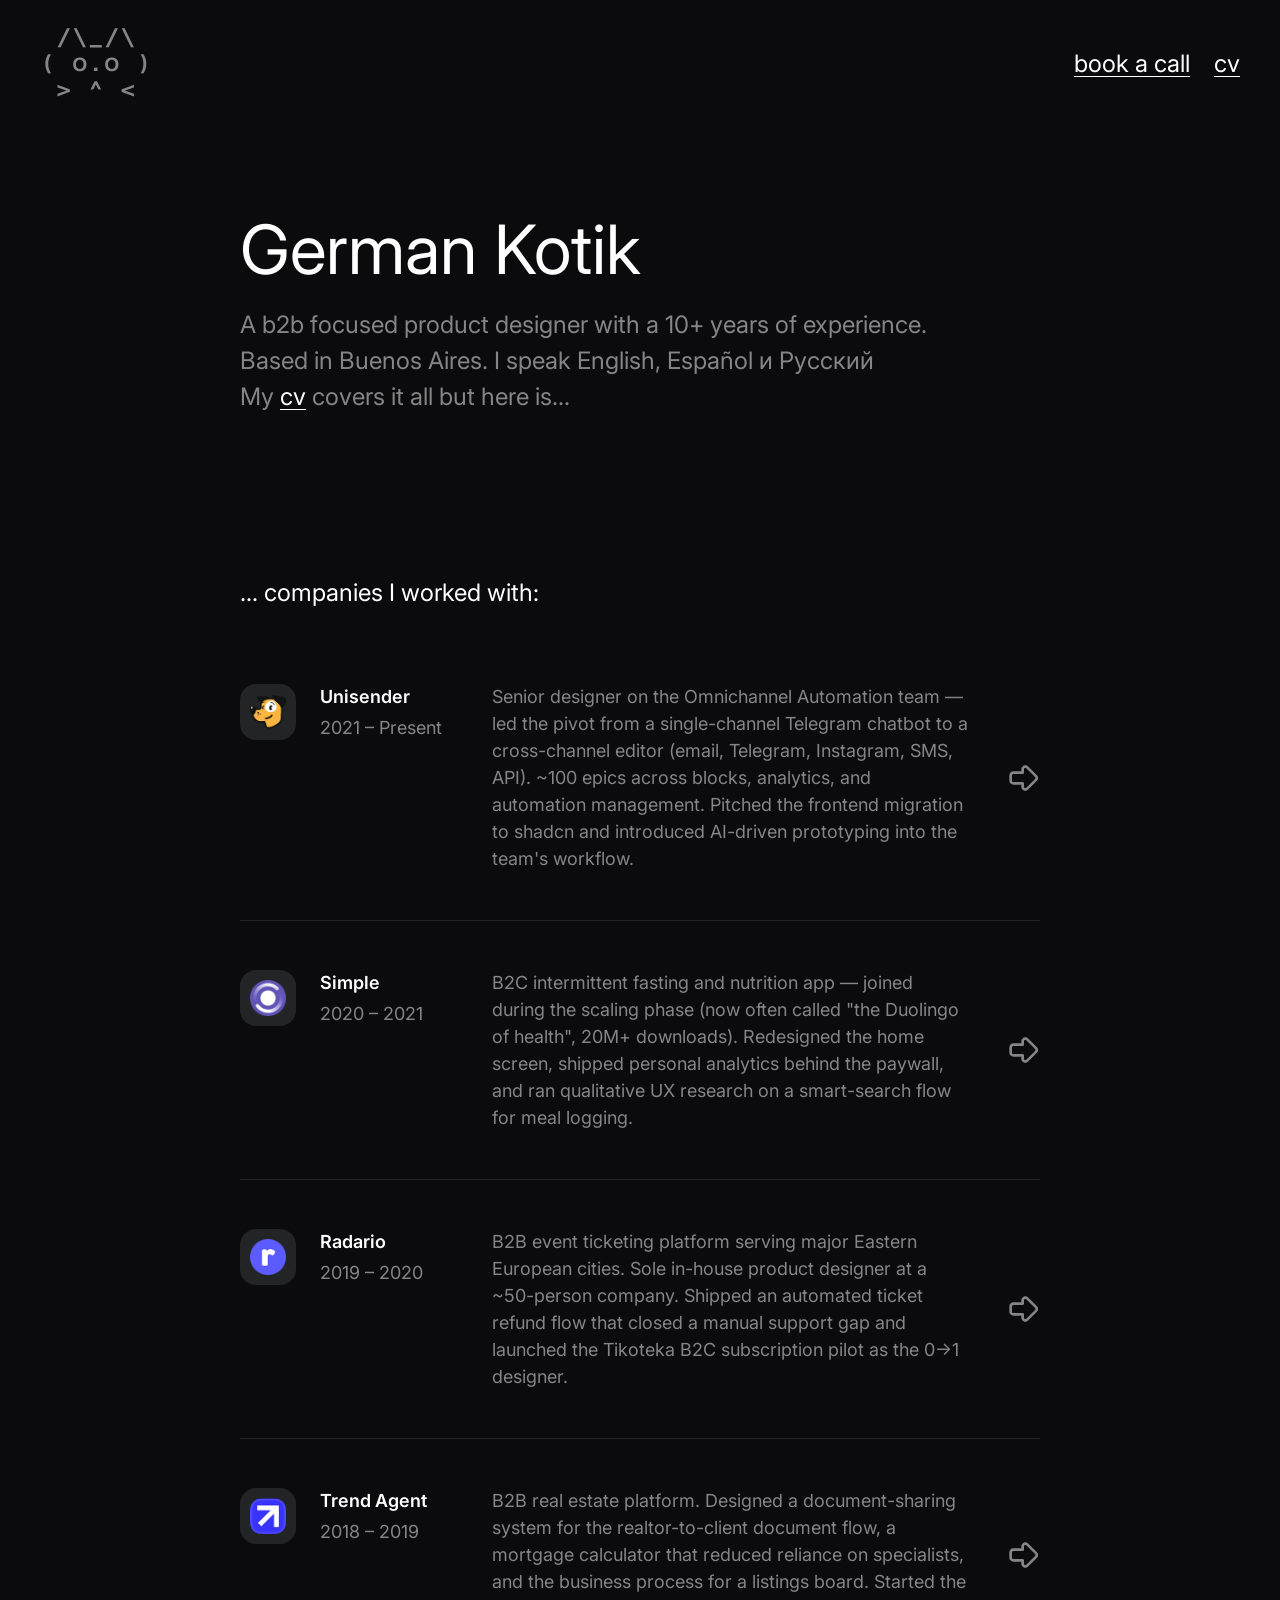
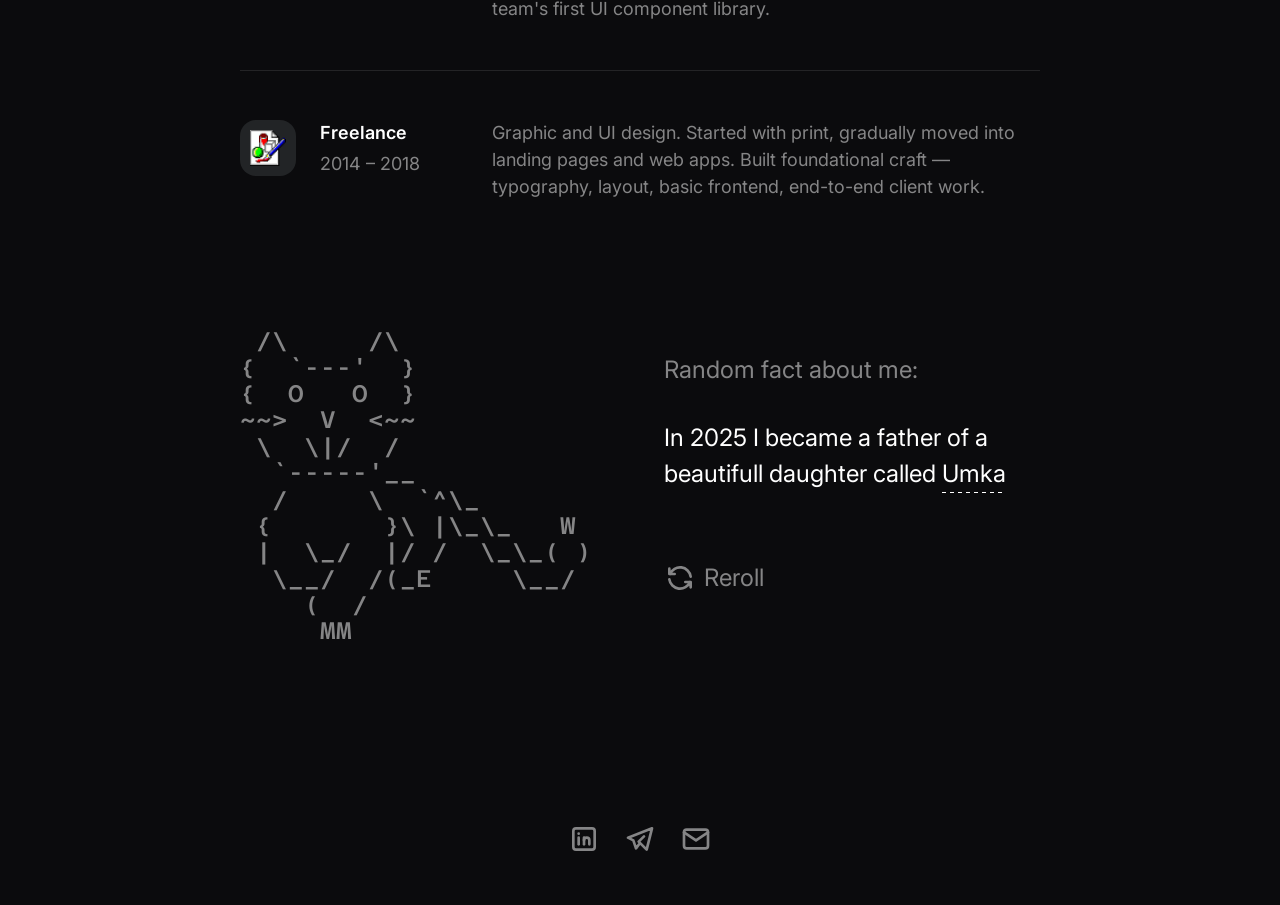
==== commit fd24d19d: "Center footer icons and remove Contact me label. Co-authored-by: Cursor <cursoragent@cursor.com>" ====
--- a/index.html
+++ b/index.html
@@ -121,7 +121,6 @@
     </main>
 
     <footer class="footer shell">
-      <div class="footer__left">Contact me</div>
       <div class="footer__icons">
         <a href="#" aria-label="LinkedIn"><svg viewBox="0 0 24 24" fill="none" stroke="currentColor" stroke-width="2" stroke-linecap="round" stroke-linejoin="round"><rect x="4" y="4" width="16" height="16" rx="2"/><path d="M8 11v5"/><path d="M8 8v.01"/><path d="M12 16v-5"/><path d="M16 16v-3a2 2 0 0 0 -4 0"/></svg></a>
         <a href="#" aria-label="Telegram"><svg viewBox="0 0 24 24" fill="none" stroke="currentColor" stroke-width="2" stroke-linecap="round" stroke-linejoin="round"><path d="M15 10l-4 4l6 6l4 -16l-18 7l4 2l2 6l3 -4"/></svg></a>
--- a/styles.css
+++ b/styles.css
@@ -125,15 +125,21 @@
   max-width: 1388px;
 }
 
-.header,
+.header {
+  display: flex;
+  align-items: center;
+  justify-content: space-between;
+  width: 100%;
+  padding: 24px 0;
+}
 .footer {
   display: flex;
   align-items: center;
-  justify-content: space-between;
+  justify-content: center;
   width: 100%;
   padding: 24px 0;
-}
-.footer { height: 132px; }
+  height: 132px;
+}
 
 .header__logo {
   font-family: 'Azeret Mono', ui-monospace, SFMono-Regular, Menlo, monospace;
@@ -150,7 +156,6 @@
   font-size: 24px;
 }
 
-.footer__left { color: var(--fg-muted); font-size: 24px; }
 .footer__icons { display: flex; gap: 24px; align-items: center; }
 .footer__icons a { color: #858586; display: inline-flex; transition: color 180ms ease; }
 .footer__icons a:hover { color: #fff; }
@@ -586,7 +591,6 @@
   .prose ul         { font-size: 16px; }
 
   /* Footer */
-  .footer__left   { font-size: 20px; }
   .footer__icons  { gap: 24px; }
 
   .peek-popup img { width: 220px; }
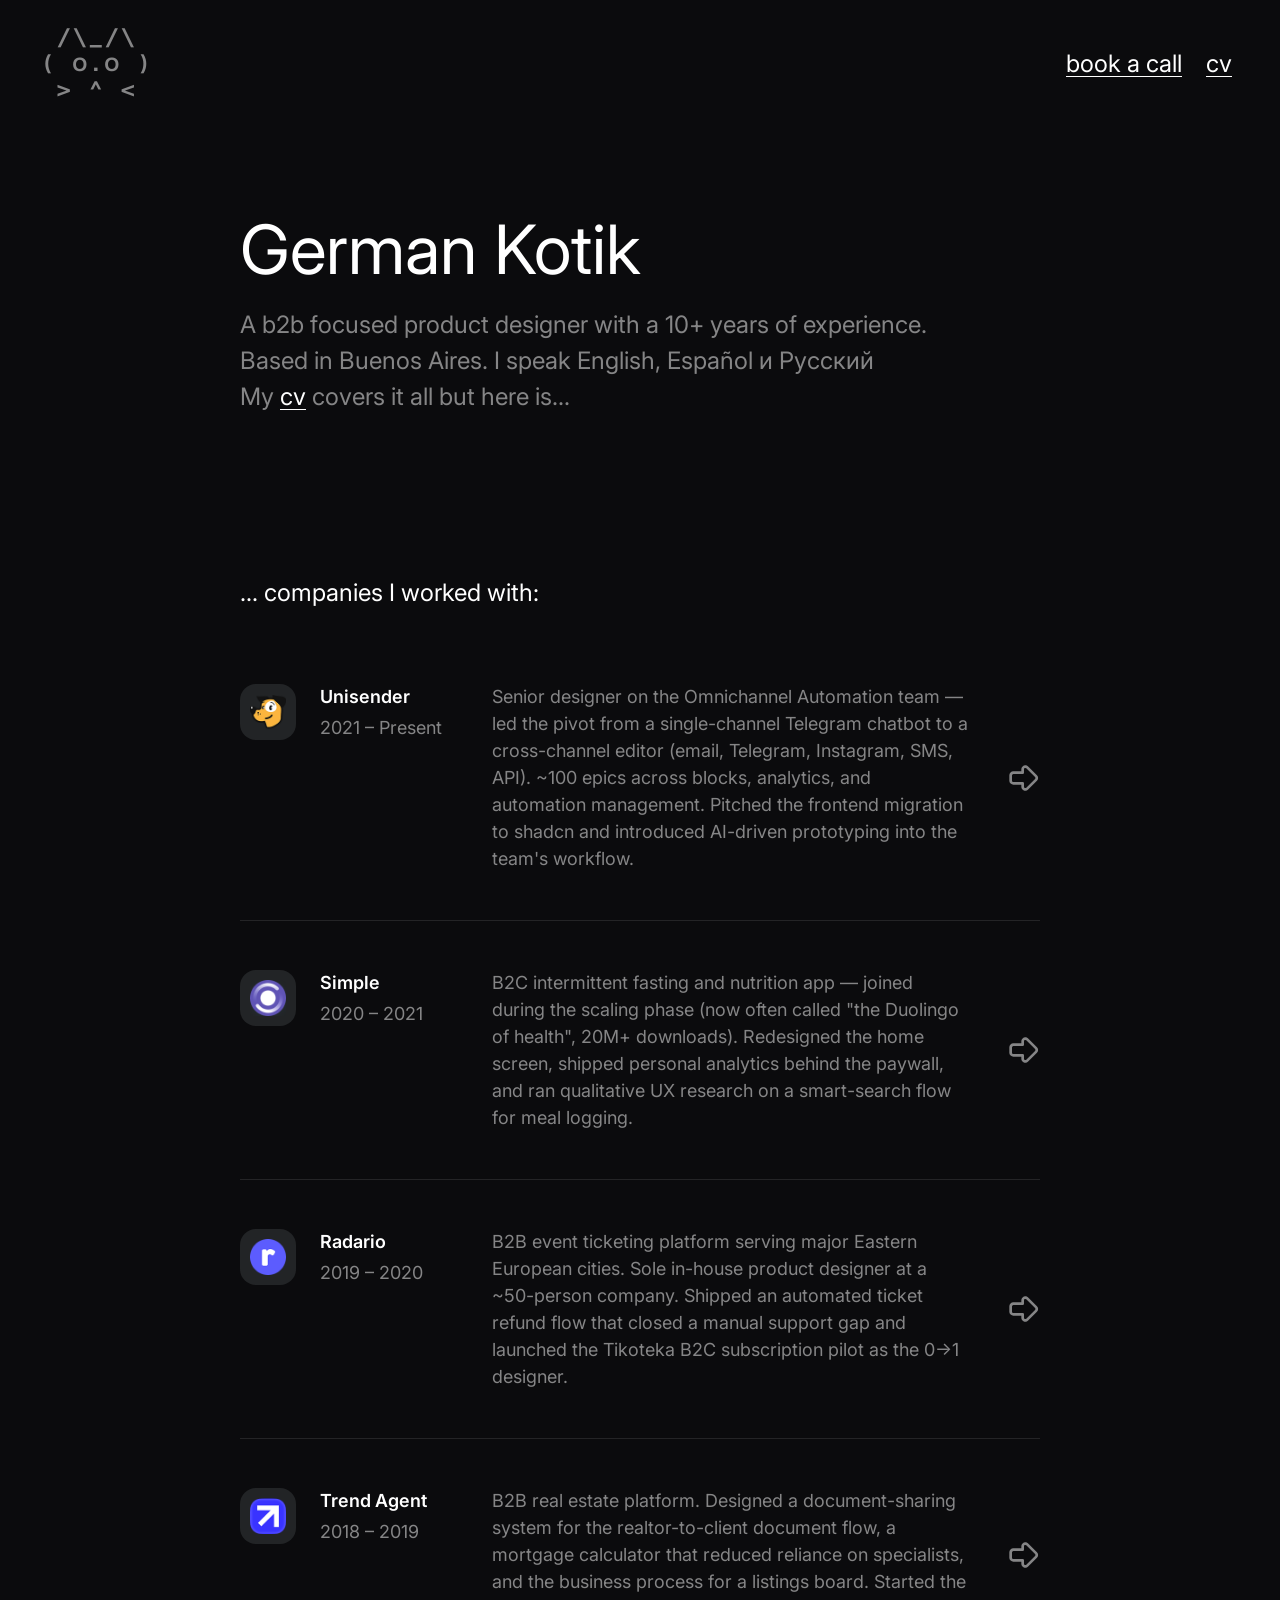
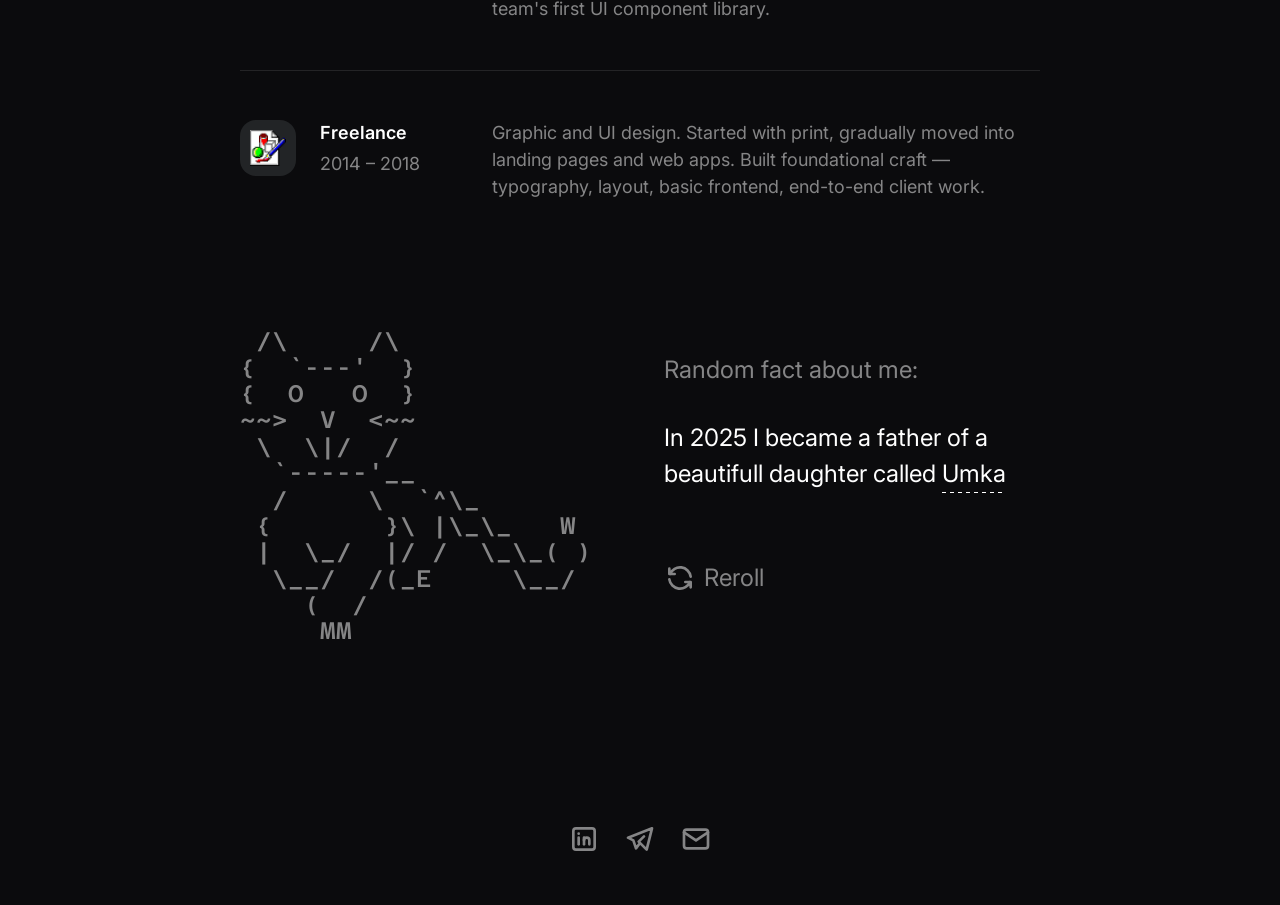
==== commit e880ea0c: "Add case covers, favicon, and Trend Agent gif hero. Co-authored-by: Cursor <cursoragent@cursor.com>" ====
--- a/index.html
+++ b/index.html
@@ -4,6 +4,7 @@
   <meta charset="UTF-8" />
   <meta name="viewport" content="width=device-width, initial-scale=1.0" />
   <title>German Kotik — Portfolio</title>
+  <link rel="icon" href="assets/favicon.svg" type="image/svg+xml" />
   <link rel="preconnect" href="https://fonts.googleapis.com" />
   <link rel="preconnect" href="https://fonts.gstatic.com" crossorigin />
   <link href="https://fonts.googleapis.com/css2?family=Inter:wght@400;500;600&family=Azeret+Mono:wght@500&display=swap" rel="stylesheet" />
--- a/styles.css
+++ b/styles.css
@@ -155,6 +155,9 @@
   gap: 24px;
   font-size: 24px;
 }
+.header__nav a:last-child {
+  padding-right: 8px;
+}
 
 .footer__icons { display: flex; gap: 24px; align-items: center; }
 .footer__icons a { color: #858586; display: inline-flex; transition: color 180ms ease; }
@@ -497,7 +500,7 @@
   }
   .footer {
     flex-direction: column;
-    align-items: center;
+    align-items: flex-start;
     justify-content: center;
     gap: 32px;
     padding: 32px 0 48px;
@@ -506,8 +509,9 @@
 
   .header__logo  { font-size: 20px; }
   .header__nav   { font-size: 20px; gap: 24px; flex-shrink: 0; }
-
-  .content { min-width: 0; gap: 48px; }
+  .header__nav a:last-child { padding-right: 0; }
+
+  .content { min-width: 0; gap: 48px; align-items: stretch; }
 
   /* Hero */
   .hero            { padding: 48px 0 0; gap: 24px; }
@@ -552,9 +556,12 @@
     flex-direction: column-reverse;
     gap: 48px;
     padding-bottom: 80px;
-  }
-  .fact { gap: 72px; max-width: 380px; }
-  .ascii { font-size: 14px; line-height: 1.2; }
+    width: 100%;
+    align-self: stretch;
+    align-items: flex-start;
+  }
+  .fact { gap: 72px; }
+  .ascii { font-size: 14px; line-height: 1.2; padding: 0; }
   .fact__body  { padding: 0; gap: 32px; }
   .fact__title { font-size: 20px; }
   .fact__text  { font-size: 20px; min-height: calc(3 * 1.5em); }
@@ -565,8 +572,14 @@
   .content--case .cta__card {
     align-items: flex-start;
     text-align: left;
+    width: 100%;
+  }
+  .content--case .cta__title {
+    align-items: flex-start;
+    width: 100%;
   }
   .content--case .cta__button {
+    align-items: flex-start;
     flex-direction: row;
     flex-wrap: nowrap;
     white-space: nowrap;
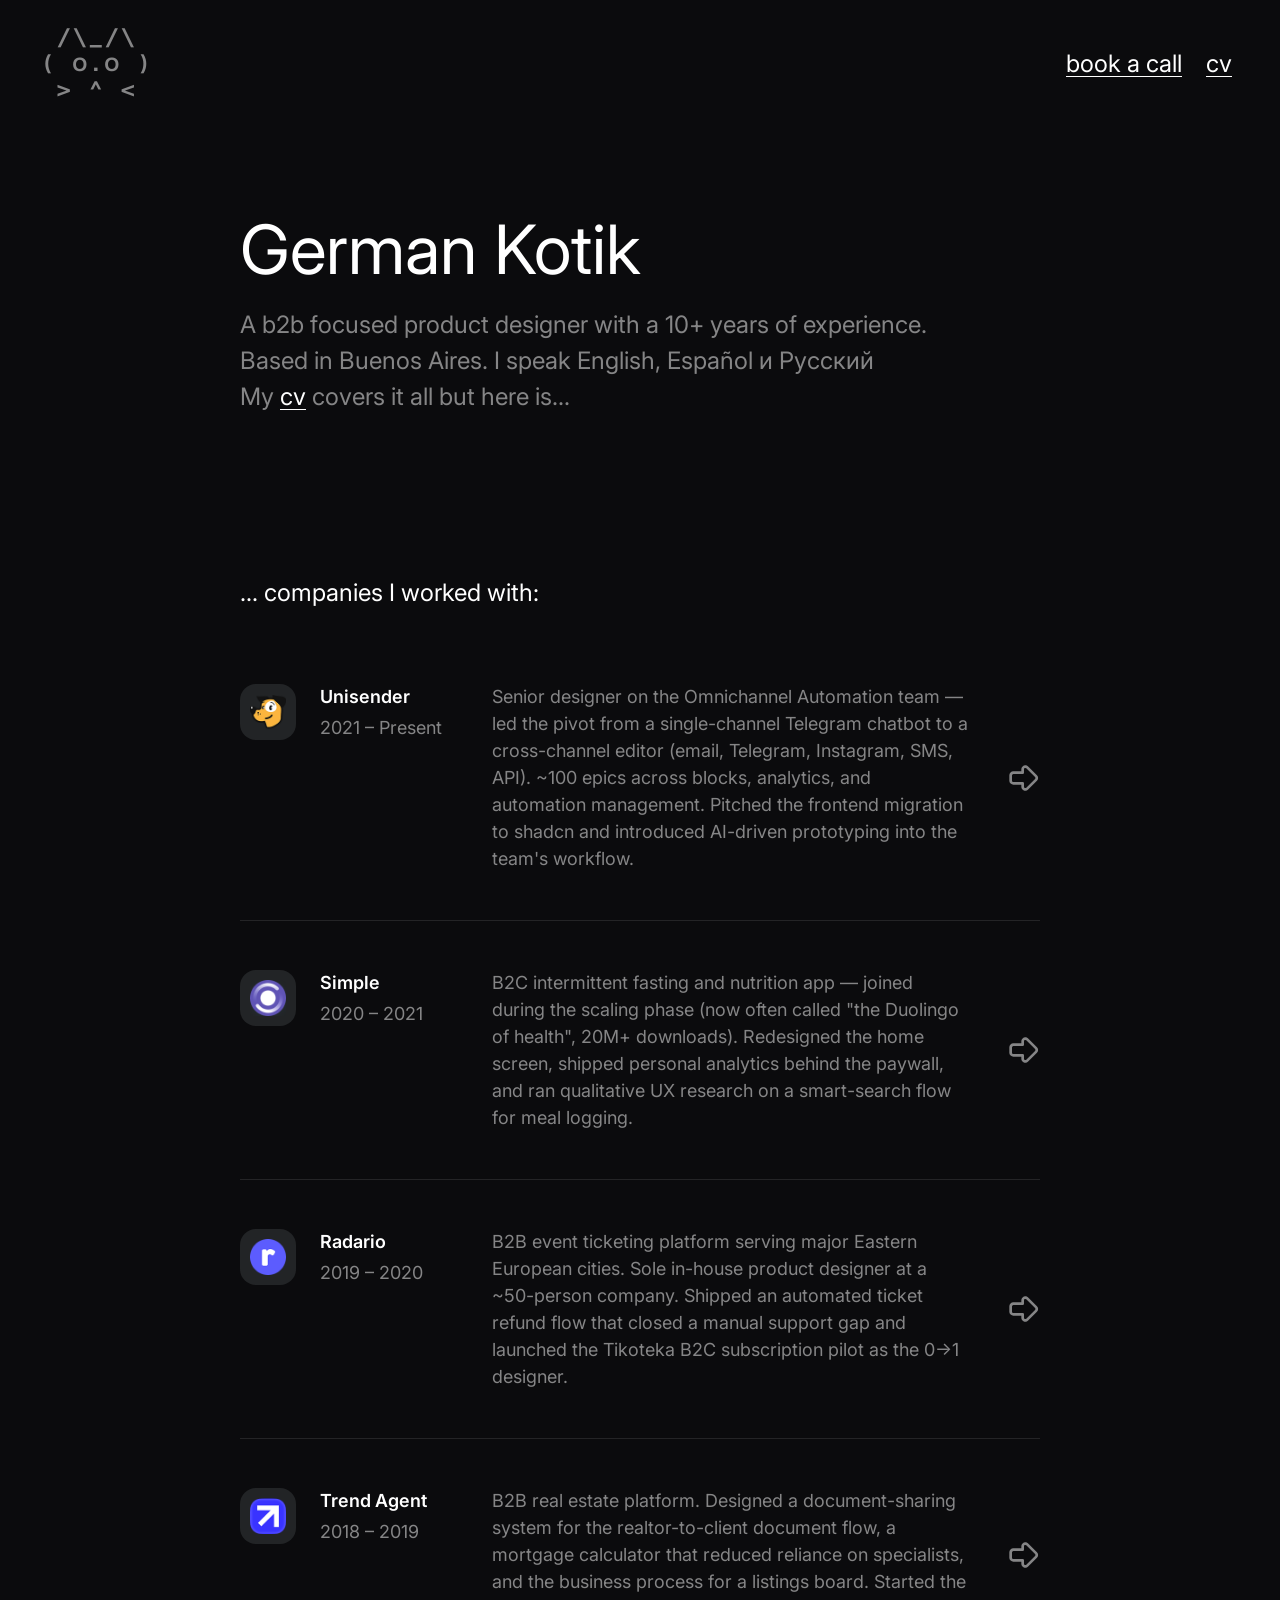
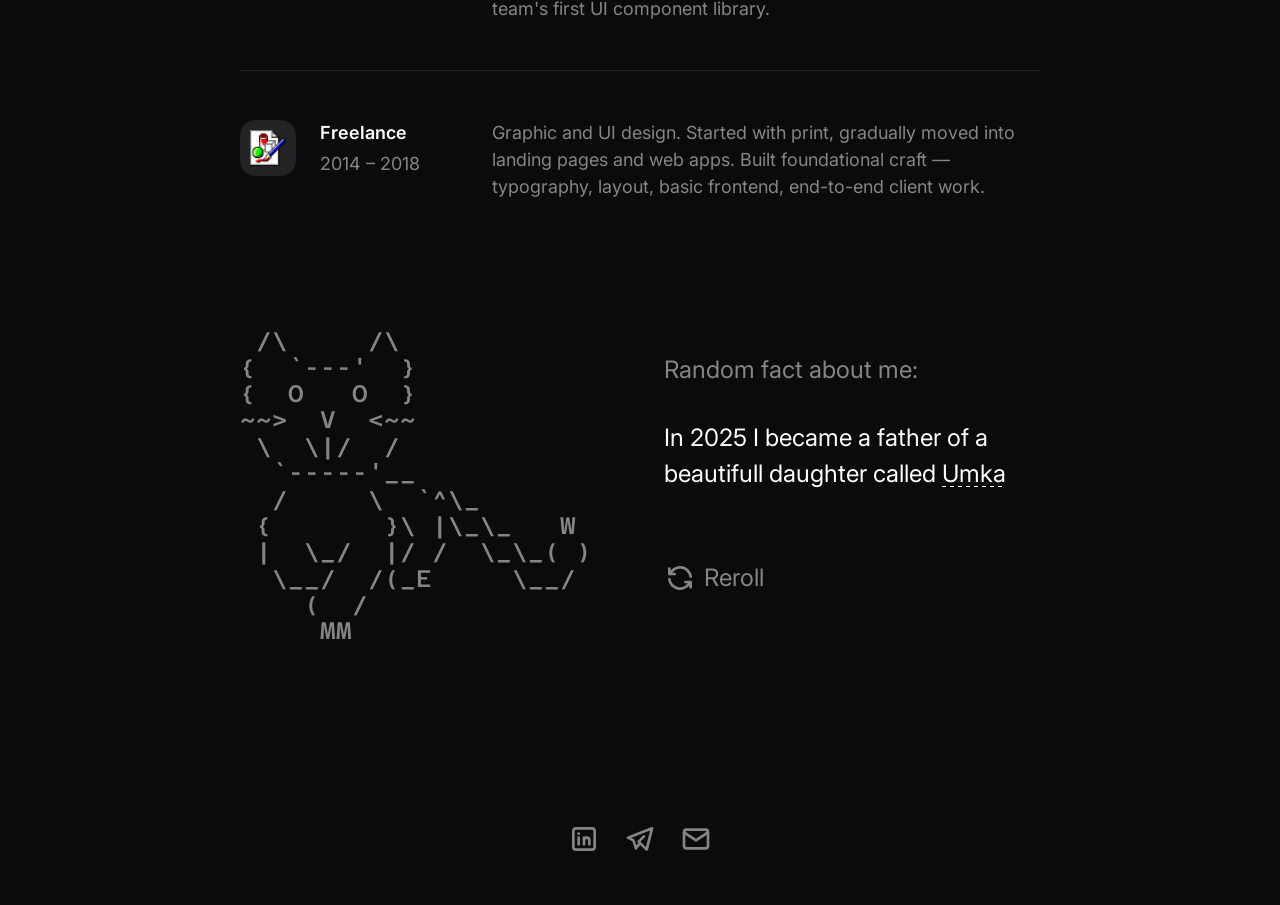
==== commit 2da634c4: "Wire up real links, page loader, and peek underline tweak. Add CV, calendar, social, and email URLs " ====
--- a/index.html
+++ b/index.html
@@ -10,15 +10,18 @@
   <link href="https://fonts.googleapis.com/css2?family=Inter:wght@400;500;600&family=Azeret+Mono:wght@500&display=swap" rel="stylesheet" />
   <link rel="stylesheet" href="styles.css" />
 </head>
-<body>
+<body class="is-loading">
+  <div class="loader" aria-live="polite" aria-busy="true">
+    <div class="loader__spinner" aria-hidden="true"></div>
+  </div>
   <div class="page">
     <header class="header shell">
       <a class="header__home" href="index.html" aria-label="Home"><div class="header__logo"> /\_/\
 ( <span class="ceye"><span class="ceye-on">o</span><span class="ceye-off">^</span></span>.<span class="ceye"><span class="ceye-on">o</span><span class="ceye-off">^</span></span> )
  &gt; <span class="cmouth"><span class="cmouth-on">^</span><span class="cmouth-off">v</span></span> &lt;</div></a>
       <nav class="header__nav">
-        <a href="#">book a call</a>
-        <a href="#">cv</a>
+        <a href="https://calendar.app.google/5XBZF4kABmV5fFpU9" target="_blank" rel="noopener noreferrer">book a call</a>
+        <a href="https://docs.google.com/document/d/1rXkFqlwE1R_FuX-OUPUzALSHGevdBNgfqrFF4s8PbLs/edit?usp=sharing" target="_blank" rel="noopener noreferrer">cv</a>
       </nav>
     </header>
 
@@ -28,7 +31,7 @@
         <div class="hero__sub">
           <p>A b2b focused product designer with a 10+ years of experience.</p>
           <p>Based in Buenos Aires. I speak English, Español и Русский</p>
-          <p>My <a href="#" class="accent">cv</a> covers it all but here is...</p>
+          <p>My <a href="https://docs.google.com/document/d/1rXkFqlwE1R_FuX-OUPUzALSHGevdBNgfqrFF4s8PbLs/edit?usp=sharing" class="accent" target="_blank" rel="noopener noreferrer">cv</a> covers it all but here is...</p>
         </div>
       </section>
 
@@ -123,14 +126,26 @@
 
     <footer class="footer shell">
       <div class="footer__icons">
-        <a href="#" aria-label="LinkedIn"><svg viewBox="0 0 24 24" fill="none" stroke="currentColor" stroke-width="2" stroke-linecap="round" stroke-linejoin="round"><rect x="4" y="4" width="16" height="16" rx="2"/><path d="M8 11v5"/><path d="M8 8v.01"/><path d="M12 16v-5"/><path d="M16 16v-3a2 2 0 0 0 -4 0"/></svg></a>
-        <a href="#" aria-label="Telegram"><svg viewBox="0 0 24 24" fill="none" stroke="currentColor" stroke-width="2" stroke-linecap="round" stroke-linejoin="round"><path d="M15 10l-4 4l6 6l4 -16l-18 7l4 2l2 6l3 -4"/></svg></a>
-        <a href="#" aria-label="Email"><svg viewBox="0 0 24 24" fill="none" stroke="currentColor" stroke-width="2" stroke-linecap="round" stroke-linejoin="round"><path d="M3 7a2 2 0 0 1 2 -2h14a2 2 0 0 1 2 2v10a2 2 0 0 1 -2 2h-14a2 2 0 0 1 -2 -2v-10z"/><path d="M3 7l9 6l9 -6"/></svg></a>
+        <a href="https://www.linkedin.com/in/germankotik/" target="_blank" rel="noopener noreferrer" aria-label="LinkedIn"><svg viewBox="0 0 24 24" fill="none" stroke="currentColor" stroke-width="2" stroke-linecap="round" stroke-linejoin="round"><rect x="4" y="4" width="16" height="16" rx="2"/><path d="M8 11v5"/><path d="M8 8v.01"/><path d="M12 16v-5"/><path d="M16 16v-3a2 2 0 0 0 -4 0"/></svg></a>
+        <a href="https://t.me/germangatito" target="_blank" rel="noopener noreferrer" aria-label="Telegram"><svg viewBox="0 0 24 24" fill="none" stroke="currentColor" stroke-width="2" stroke-linecap="round" stroke-linejoin="round"><path d="M15 10l-4 4l6 6l4 -16l-18 7l4 2l2 6l3 -4"/></svg></a>
+        <a href="mailto:hardrockcoffehouse@gmail.com" aria-label="Email"><svg viewBox="0 0 24 24" fill="none" stroke="currentColor" stroke-width="2" stroke-linecap="round" stroke-linejoin="round"><path d="M3 7a2 2 0 0 1 2 -2h14a2 2 0 0 1 2 2v10a2 2 0 0 1 -2 2h-14a2 2 0 0 1 -2 -2v-10z"/><path d="M3 7l9 6l9 -6"/></svg></a>
       </div>
     </footer>
   </div>
   <div class="peek-popup" hidden aria-hidden="true"><img alt="" /></div>
   <script>
+    (function () {
+      function hideLoader() {
+        document.body.classList.remove('is-loading');
+        const loader = document.querySelector('.loader');
+        if (!loader) return;
+        loader.classList.add('is-hidden');
+        loader.setAttribute('aria-busy', 'false');
+      }
+      if (document.readyState === 'complete') hideLoader();
+      else window.addEventListener('load', hideLoader, { once: true });
+    })();
+
     const facts = [
       "In 2025 I became a father of a beautifull daughter called <button type=\"button\" class=\"link-peek\" data-peek=\"assets/umka.png\">Umka</button>",
       "Grew up in Russia, settled in Argentina. That’s why моя speech suena así",
--- a/styles.css
+++ b/styles.css
@@ -24,6 +24,36 @@
   -webkit-font-smoothing: antialiased;
   min-height: 100vh;
 }
+body.is-loading { overflow: hidden; }
+
+.loader {
+  position: fixed;
+  inset: 0;
+  z-index: 9999;
+  display: flex;
+  align-items: center;
+  justify-content: center;
+  background: var(--bg);
+  opacity: 1;
+  visibility: visible;
+  transition: opacity 280ms ease, visibility 280ms ease;
+}
+.loader.is-hidden {
+  opacity: 0;
+  visibility: hidden;
+  pointer-events: none;
+}
+.loader__spinner {
+  width: 28px;
+  height: 28px;
+  border: 1.5px solid rgba(255, 255, 255, 0.12);
+  border-top-color: rgba(255, 255, 255, 0.55);
+  border-radius: 50%;
+  animation: loaderSpin 0.75s linear infinite;
+}
+@keyframes loaderSpin {
+  to { transform: rotate(360deg); }
+}
 
 a {
   color: inherit;
@@ -52,7 +82,7 @@
 .link-peek {
   appearance: none;
   border: none;
-  padding: 0 0 3px;
+  padding: 0;
   font: inherit;
   color: inherit;
   cursor: default;
@@ -67,7 +97,7 @@
   );
   background-size: 8px 1px;
   background-repeat: repeat-x;
-  background-position: 0 calc(100% - 2px);
+  background-position: 0 calc(1em + 6px);
 }
 
 @media (hover: hover) {
